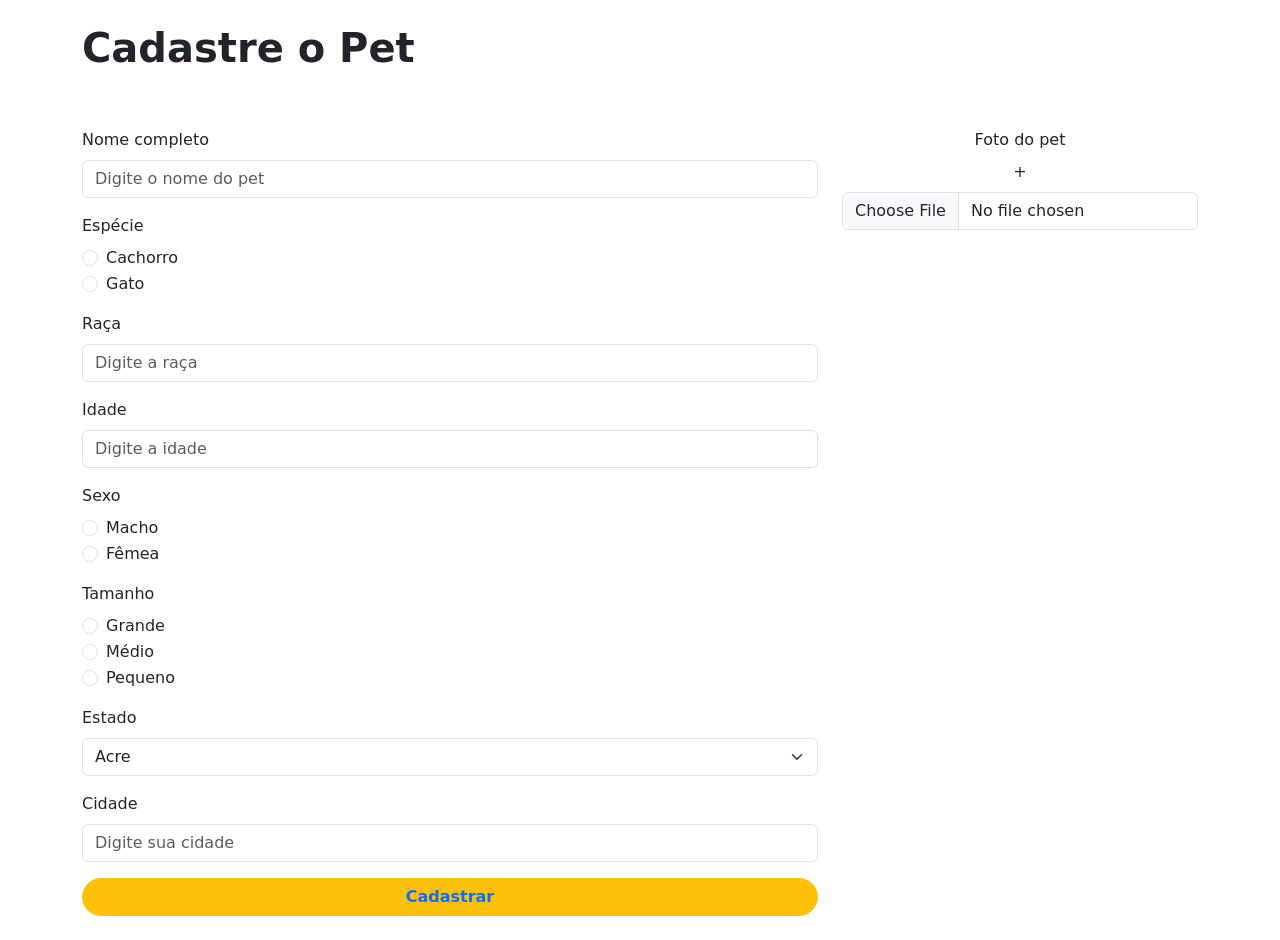
==== html/cadastro_pet.html @ b0ed2f87 "Pastas organizadas" ====
<!DOCTYPE html>
<html lang="pt-br">
<head>
    <meta charset="UTF-8">
    <meta name="viewport" content="width=device-width, initial-scale=1.0">
    <title>Cadastro de Pet</title>
    <link href="https://cdn.jsdelivr.net/npm/bootstrap@5.3.0/dist/css/bootstrap.min.css" rel="stylesheet">
    <link rel="stylesheet" href="script.css">
</head>
<body>
    <div class="container mt-4">
        <h1 class="fw-bold">Cadastre o Pet</h1>
        <br><br>
        <form id="formPet" class="row">
            <div class="col-12 col-md-8">
                <div class="mb-3">
                    <label for="nome" class="form-label">Nome completo</label>
                    <input type="text" class="form-control" id="nome" placeholder="Digite o nome do pet">
                </div>
                <div class="mb-3">
                    <label class="form-label">Espécie</label>
                    <div class="form-check">
                        <input class="form-check-input" type="radio" name="especie" id="cachorro" value="cachorro">
                        <label class="form-check-label" for="cachorro">Cachorro</label>
                    </div>
                    <div class="form-check">
                        <input class="form-check-input" type="radio" name="especie" id="gato" value="gato">
                        <label class="form-check-label" for="gato">Gato</label>
                    </div>
                </div>
                <div class="mb-3">
                    <label for="raca" class="form-label">Raça</label>
                    <input type="text" class="form-control" id="raca" placeholder="Digite a raça">
                </div>
                <div class="mb-3">
                    <label for="idade" class="form-label">Idade</label>
                    <input type="number" class="form-control" id="idade" placeholder="Digite a idade">
                </div>
                <div class="mb-3">
                    <label class="form-label">Sexo</label>
                    <div class="form-check">
                        <input class="form-check-input" type="radio" name="sexo" id="macho" value="macho">
                        <label class="form-check-label" for="macho">Macho</label>
                    </div>
                    <div class="form-check">
                        <input class="form-check-input" type="radio" name="sexo" id="femea" value="femea">
                        <label class="form-check-label" for="femea">Fêmea</label>
                    </div>
                </div>
                <div class="mb-3">
                    <label class="form-label">Tamanho</label>
                    <div class="form-check">
                        <input class="form-check-input" type="radio" name="tamanho" id="grande" value="grande">
                        <label class="form-check-label" for="grande">Grande</label>
                    </div>
                    <div class="form-check">
                        <input class="form-check-input" type="radio" name="tamanho" id="medio" value="medio">
                        <label class="form-check-label" for="medio">Médio</label>
                    </div>
                    <div class="form-check">
                        <input class="form-check-input" type="radio" name="tamanho" id="pequeno" value="pequeno">
                        <label class="form-check-label" for="pequeno">Pequeno</label>
                    </div>
                </div>
                <div class="mb-3">
                    <label for="estado" class="form-label">Estado</label>
                    <select id="estado" class="form-select">
                        <option value="AC">Acre</option>
                        <option value="AL">Alagoas</option>
                        <option value="AP">Amapá</option>
                        <option value="AM">Amazonas</option>
                        <option value="BA">Bahia</option>
                        <option value="CE">Ceará</option>
                        <option value="DF">Distrito Federal</option>
                        <option value="ES">Espírito Santo</option>
                        <option value="GO">Goiás</option>
                        <option value="MA">Maranhão</option>
                        <option value="MT">Mato Grosso</option>
                        <option value="MS">Mato Grosso do Sul</option>
                        <option value="MG">Minas Gerais</option>
                        <option value="PA">Pará</option>
                        <option value="PB">Paraíba</option>
                        <option value="PR">Paraná</option>
                        <option value="PE">Pernambuco</option>
                        <option value="PI">Piauí</option>
                        <option value="RJ">Rio de Janeiro</option>
                        <option value="RN">Rio Grande do Norte</option>
                        <option value="RS">Rio Grande do Sul</option>
                        <option value="RO">Rondônia</option>
                        <option value="RR">Roraima</option>
                        <option value="SC">Santa Catarina</option>
                        <option value="SP">São Paulo</option>
                        <option value="SE">Sergipe</option>
                        <option value="TO">Tocantins</option>
                    </select>
                </div>
                <div class="mb-3">
                    <label for="cidade" class="form-label">Cidade</label>
                    <input type="text" class="form-control" id="cidade" placeholder="Digite sua cidade">
                </div>
                <div class="text-center">
                    <button type="submit" class="btn btn-warning w-100 rounded-pill mb-4 fw-bold text-primary">Cadastrar</button>
                </div>
            </div>
            <div class="col-12 col-md-4">
                <div class="mb-3 text-center">
                    <label class="form-label">Foto do pet</label>
                    <div class="photo-upload" id="photo-preview">
                        <span>+</span>
                    </div>
                    <input type="file" class="form-control mt-2" id="foto" accept="image/*" onchange="preVisualizacaoFoto(event)">
                </div>
            </div>
        </form>
        <div class="alert alert-success mt-4" id="alertMessage" style="display: none;">
            Pet cadastrado com sucesso!
        </div>
    </div>

    <script src="script.js"></script>
    <script src="https://cdn.jsdelivr.net/npm/bootstrap@5.3.0/dist/js/bootstrap.bundle.min.js"></script>
</body>
</html>
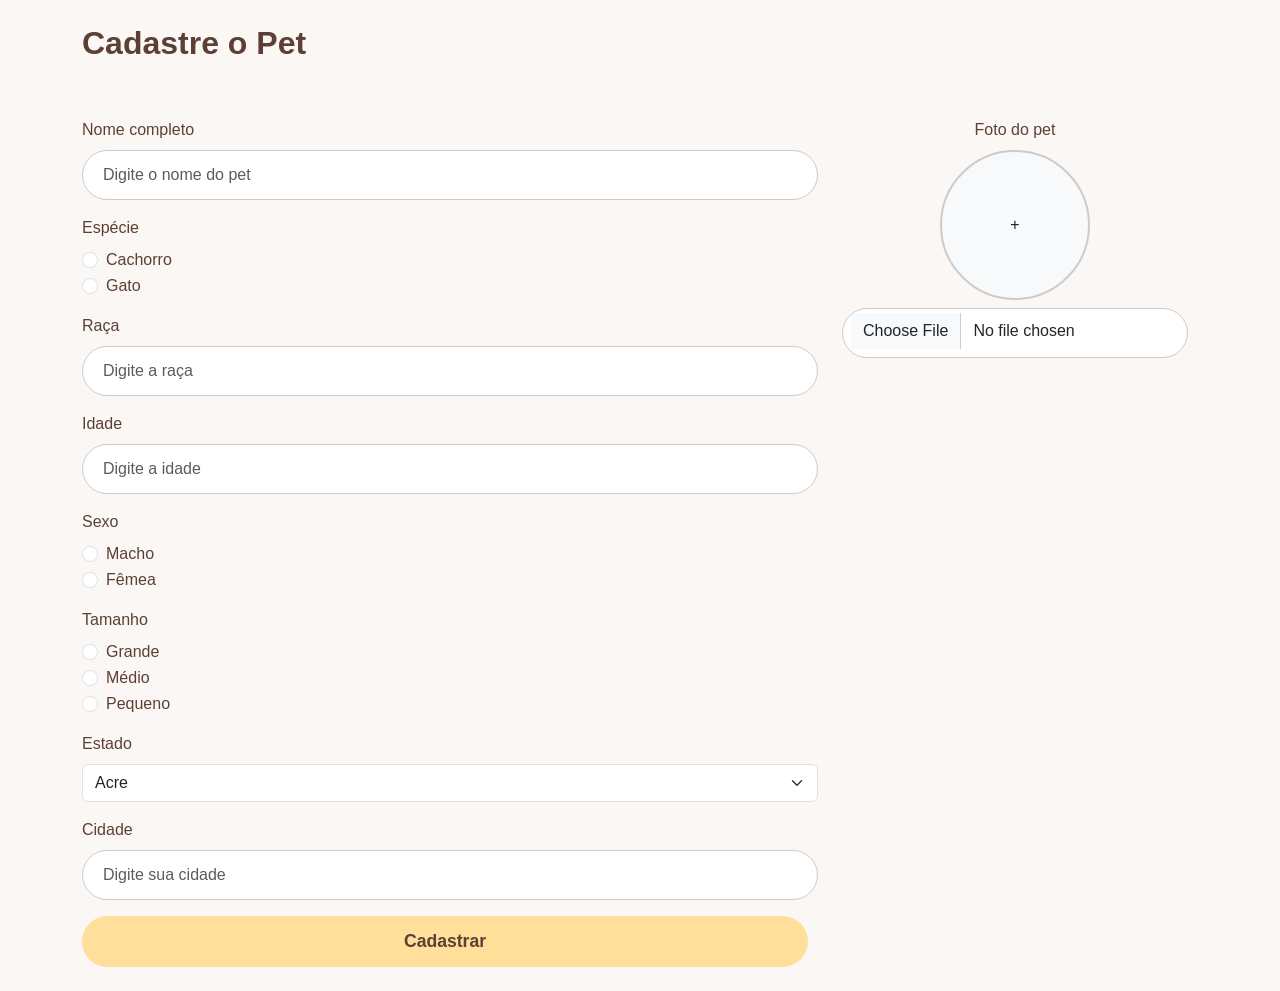
==== commit ab280a11: "Update cadastro_pet.html" ====
--- a/html/cadastro_pet.html
+++ b/html/cadastro_pet.html
@@ -5,7 +5,7 @@
     <meta name="viewport" content="width=device-width, initial-scale=1.0">
     <title>Cadastro de Pet</title>
     <link href="https://cdn.jsdelivr.net/npm/bootstrap@5.3.0/dist/css/bootstrap.min.css" rel="stylesheet">
-    <link rel="stylesheet" href="script.css">
+    <link rel="stylesheet" href="/css/script.css">
 </head>
 <body>
     <div class="container mt-4">
--- a/css/script.css
+++ b/css/script.css
@@ -0,0 +1,146 @@
+body {
+   background-color: #FAF7F4;
+   font-family: 'Arial', sans-serif;
+   margin: 0;
+   padding: 0;
+}
+
+h1 {
+   color: #5C4036;
+   font-size: 2rem;
+}
+
+.text-primary {
+   color: #5C4036 !important; /*prioridade */
+}
+
+.text-secondary {
+   color: #7A6462 !important;
+}
+
+.btn-warning {
+   background-color: #FFDF99;
+   border: none;
+   transition: background-color 0.3s ease;
+   padding: 12px 20px;
+   font-size: 1.1rem;
+   border-radius: 50px;
+}
+
+.btn-warning:hover {
+   background-color: #F3CF85;
+}
+
+.form-control {
+   height: 50px;
+   padding: 10px 20px;
+   font-size: 1rem;
+   border-radius: 25px;
+   border: 1px solid #ccc;
+}
+
+.form-control:focus {
+   border-color: #FFDF99;
+   box-shadow: 0 0 5px rgba(255, 223, 153, 0.5);
+}
+
+img {
+   object-fit: cover;
+}
+
+.logo {
+   width: 150px;
+   height: auto;
+}
+
+/* Ajustes responsivos */
+@media (max-width: 768px) {
+   h1 {
+       font-size: 1.5rem;
+   }
+
+   .logo {
+       width: 120px;
+       margin-bottom: 15px;
+   }
+
+   .btn-warning {
+       font-size: 1rem;
+       padding: 10px 15px;
+   }
+
+   .form-control {
+       height: 45px;
+       font-size: 0.9rem;
+   }
+
+   .container-fluid {
+       padding: 20px;
+   }
+}
+
+@media (max-width: 576px) {
+   h1 {
+       font-size: 1.2rem;
+   }
+
+   .btn-warning {
+       font-size: 0.9rem;
+       padding: 8px 12px;
+   }
+
+   .form-control {
+       height: 40px;
+       font-size: 0.8rem;
+   }
+
+   img {
+       height: auto;
+   }
+}
+
+
+
+label {
+   color: #5C4036; 
+}
+
+
+.btn-submit {
+   background-color: #f9cc6c;
+   border: none;
+   font-weight: bold;
+   color: #4b3621;
+   transition: background-color 0.3s;
+   padding: 15px 30px; 
+   font-size: 1.2rem;
+   border-radius: 25px; 
+}
+
+.btn-submit:hover {
+   background-color: #f4b24c;
+}
+
+.text-center {
+   text-align: right;
+   padding-right: 10px;
+}
+
+
+.photo-upload {
+   width: 150px;
+   height: 150px;
+   border-radius: 50%;
+   border: 2px solid #ccc;
+   display: flex;
+   align-items: center;
+   justify-content: center;
+   overflow: hidden;
+   margin: auto;
+   background-color: #f8f9fa;
+}
+.photo-upload img {
+   width: 100%;
+   height: 100%;
+   object-fit: cover;
+}
